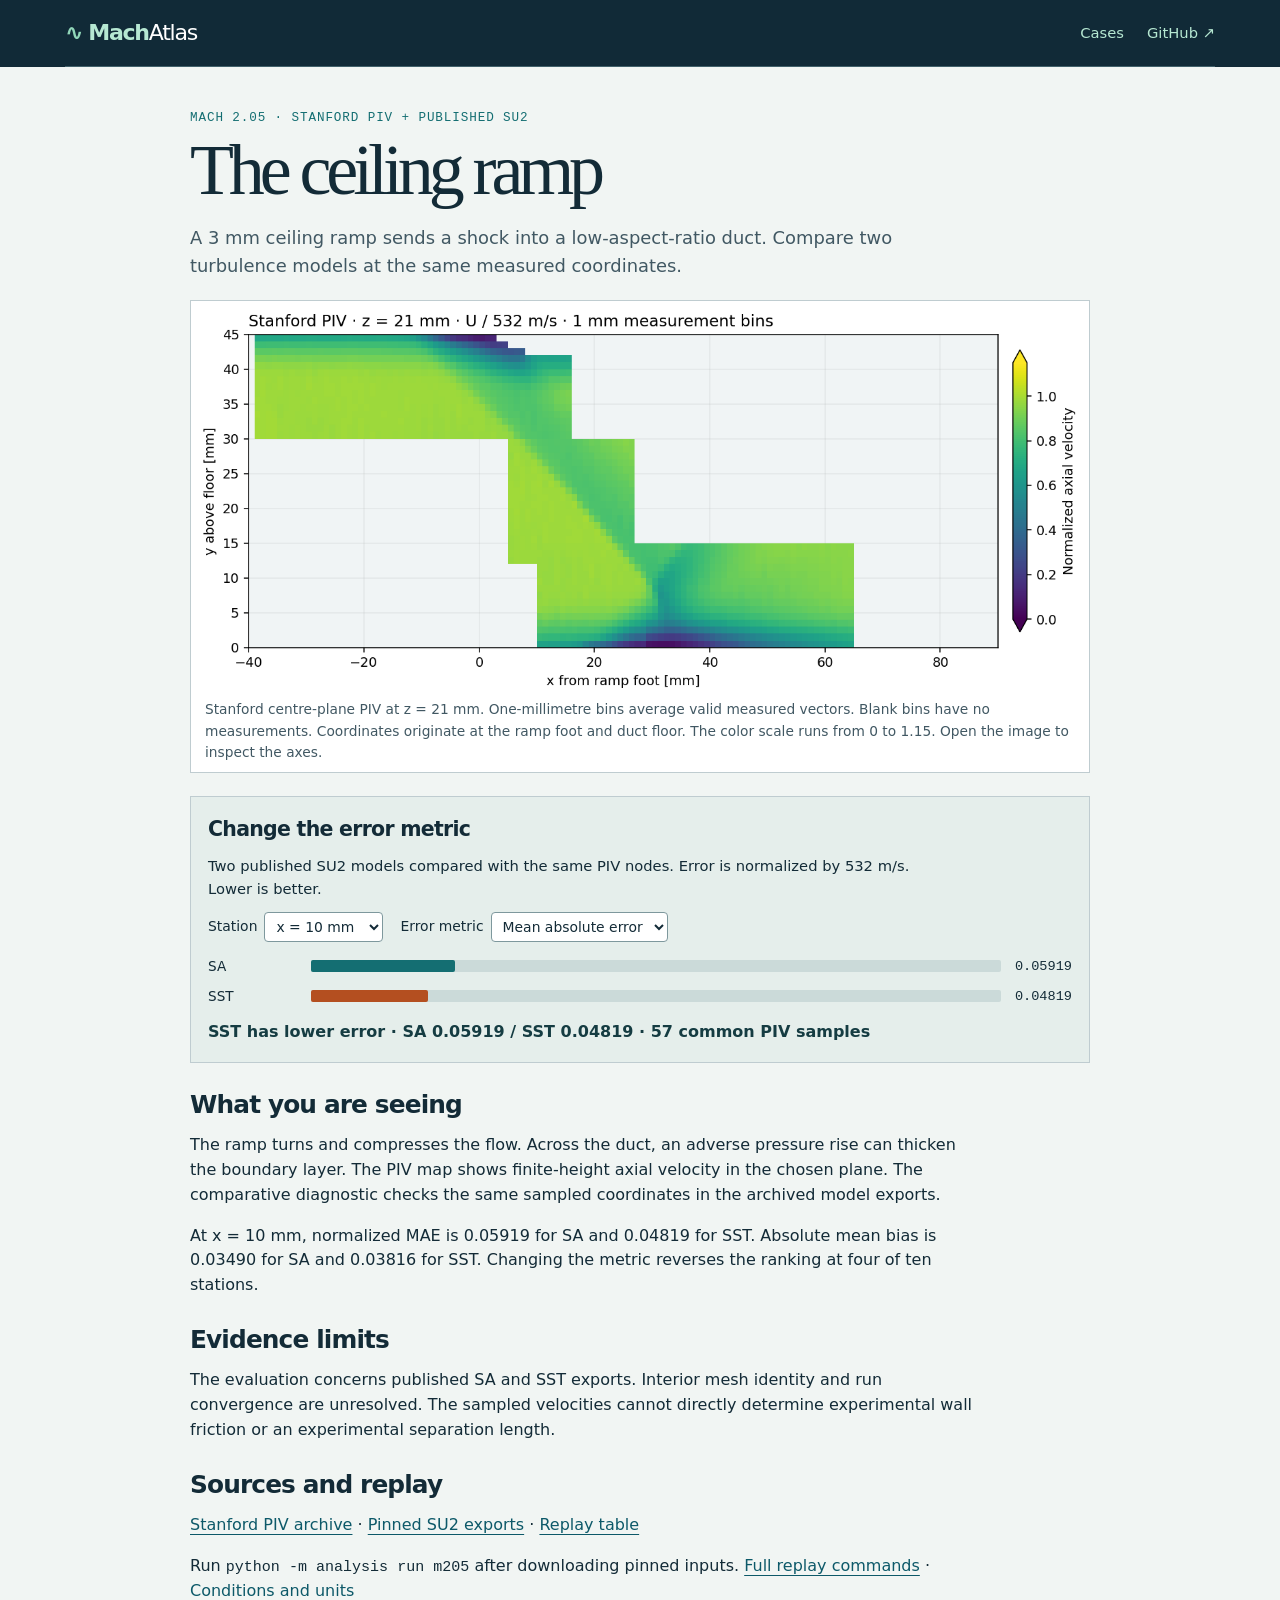
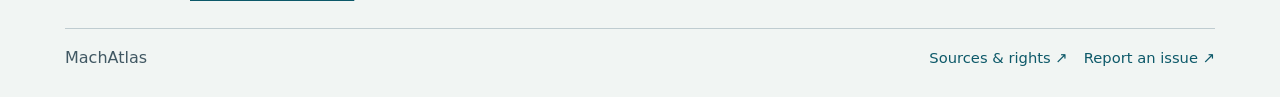
==== site/ramp.html @ 925806be "Release MachAtlas with three reproducible wind-tunnel cases" ====
<!doctype html>
<html lang="en"><head><meta charset="utf-8"><meta name="viewport" content="width=device-width, initial-scale=1">
<meta name="description" content="Three supersonic wind-tunnel cases with measured flow views and reproducible comparisons."><title>The ceiling ramp · MachAtlas</title>
<link rel="stylesheet" href="style.css"><script type="module" src="atlas.mjs"></script></head>
<body><a class="skip" href="#main">Skip to content</a><header class="dark"><div class="wrap bar"><a class="brand" href="./"><b>∿</b>Mach<span>Atlas</span></a><nav aria-label="Primary"><a href="./#cases">Cases</a><a href="https://github.com/hengyuhang61-creator/machatlas">GitHub ↗</a></nav></div></header>
<main id="main" class="wrap case"><p class="kicker">Mach 2.05 · Stanford PIV + published SU2</p><h1>The ceiling ramp</h1><p class="lede">A 3 mm ceiling ramp sends a shock into a low-aspect-ratio duct. Compare two turbulence models at the same measured coordinates.</p>
<figure><a href="figures/ramp.png"><img src="figures/ramp.png" alt="Measured normalized velocity binned on the x-y plane of the Mach 2.05 duct"></a><figcaption>Stanford centre-plane PIV at z = 21 mm. One-millimetre bins average valid measured vectors. Blank bins have no measurements. Coordinates originate at the ramp foot and duct floor. The color scale runs from 0 to 1.15. Open the image to inspect the axes.</figcaption></figure>
<section class="lab" data-case="ramp"><h2>Change the error metric</h2><p>Two published SU2 models compared with the same PIV nodes. Error is normalized by 532 m/s. Lower is better.</p><div class="controls"><label>Station <select id="station" aria-label="Station"></select></label><label>Error metric <select id="metric"><option value="mae">Mean absolute error</option><option value="absBias">Absolute mean bias</option></select></label></div><div class="bars" aria-hidden="true"></div><output id="readout" aria-live="polite"></output><noscript>Enable JavaScript to compare the archived values, or inspect the replay table below.</noscript></section>
<section><h2>What you are seeing</h2><p>The ramp turns and compresses the flow. Across the duct, an adverse pressure rise can thicken the boundary layer. The PIV map shows finite-height axial velocity in the chosen plane. The comparative diagnostic checks the same sampled coordinates in the archived model exports.</p><p>At x = 10 mm, normalized MAE is 0.05919 for SA and 0.04819 for SST. Absolute mean bias is 0.03490 for SA and 0.03816 for SST. Changing the metric reverses the ranking at four of ten stations.</p></section>
<section><h2>Evidence limits</h2><p>The evaluation concerns published SA and SST exports. Interior mesh identity and run convergence are unresolved. The sampled velocities cannot directly determine experimental wall friction or an experimental separation length.</p></section>
<section><h2>Sources and replay</h2><p><a href="https://tmbwg.github.io/turbmodels/Other_exp_Data/sbliM2.05_exp.html">Stanford PIV archive</a> · <a href="https://github.com/ofirnirr/SU2-SWBLI-Mach-2-RANS-Validation/tree/2b2be8c4e982af6e97542237aeaaf9da615707bd">Pinned SU2 exports</a> · <a href="https://github.com/hengyuhang61-creator/swbli-physics-bench/blob/d1f488778142859aff05bca5d766a7da4f9afa7d/results/m205/station_metrics.csv">Replay table</a></p><p>Run <code>python -m analysis run m205</code> after downloading pinned inputs. <a href="https://github.com/hengyuhang61-creator/machatlas/blob/v0.1.0/README.md#reproduce">Full replay commands</a> · <a href="https://github.com/hengyuhang61-creator/swbli-physics-bench/blob/d1f488778142859aff05bca5d766a7da4f9afa7d/cases/README.md">Conditions and units</a></p></section></main>
<footer class="wrap footer"><span>MachAtlas</span><a href="https://github.com/hengyuhang61-creator/machatlas/blob/v0.1.0/SOURCES.md">Sources &amp; rights ↗</a><a href="https://github.com/hengyuhang61-creator/machatlas/issues/new">Report an issue ↗</a></footer></body></html>
---- site/style.css ----
:root{--ink:#132b37;--muted:#415863;--paper:#f1f5f3;--line:#bfccd0;--blue:#0d5969;--teal:#146e72;--orange:#b44f20;--night:#112a37;--mint:#b6e8d2;--mono:ui-monospace,Consolas,monospace}
*{box-sizing:border-box}html{scroll-behavior:smooth}
body{margin:0;background:var(--paper);color:var(--ink);font:16px/1.55 system-ui,sans-serif}a{color:var(--blue);text-underline-offset:.22em}
:focus-visible{outline:2px solid #be6316;outline-offset:4px}
.wrap{width:min(1150px,calc(100% - 58px));margin-inline:auto}.dark{background:var(--night);color:white}
.bar,.footer{display:flex;justify-content:space-between;align-items:center;gap:16px}
.bar{height:67px;border-bottom:1px solid #42616b}.bar a{color:var(--mint)}
.brand{font-size:1.38rem;font-weight:850;text-decoration:none;letter-spacing:-.058em}.brand span{font-weight:450;color:white}.brand b{color:#91d6b9;margin-right:6px}
nav{display:flex;gap:23px}nav a,.footer a{font-size:.92rem;text-decoration:none}nav a:hover,.footer a:hover{text-decoration:underline}
h1,h2,h3,p,figure{margin-top:0}h1{font-family:Georgia,serif;font-weight:500;font-size:clamp(3rem,6vw,5.5rem);letter-spacing:-.071em;line-height:.94;margin-bottom:20px}
h2{font-size:1.55rem;letter-spacing:-.035em;margin-bottom:9px}h3{font-size:1.2rem;line-height:1.3;margin-bottom:7px}
.hero{display:grid;grid-template-columns:.86fr 1.14fr;gap:44px;padding:66px 0 59px;align-items:center}
.kicker{font:.79rem/1.4 var(--mono);letter-spacing:.07em;text-transform:uppercase;color:var(--teal);margin-bottom:13px}.dark .kicker{color:var(--mint)}
.lede{font-size:1.12rem;color:var(--muted);max-width:56ch}.dark .lede{color:#d7e9ea}
.cta{display:inline-block;background:var(--mint);color:#102b2a;text-decoration:none;font-weight:800;border-radius:4px;padding:9px 13px}
figure{margin-inline:0;margin-bottom:0}img{max-width:100%;display:block}.hero figure{background:white;color:var(--ink);border-radius:6px;overflow:hidden;box-shadow:0 13px 38px #0004}.hero figure img{width:100%}
figcaption{color:var(--muted);font-size:.86rem;padding:9px 0}.hero figcaption{padding:9px 12px;border-top:1px solid #dbe4e3}
.gallery{padding:31px 0 21px}.cards{display:grid;grid-template-columns:repeat(3,1fr);gap:15px}
.card{padding:15px;border:1px solid var(--line);border-top:3px solid var(--teal);background:#fff}
.card p{color:var(--muted);font-size:.94rem;margin-bottom:0}.card .kicker{color:var(--teal);font-size:.74rem;margin-bottom:9px}.card h3 a{color:var(--ink)}
.case{max-width:900px;padding-top:42px}.case .kicker{margin-bottom:10px}.case h1{font-size:clamp(2.8rem,6vw,4.5rem)}.case .lede{max-width:65ch}
.case figure{border:1px solid var(--line);background:white;padding:9px;margin:20px 0}.case figure a img{width:100%}.case figure figcaption{padding:7px 5px 0}
.case section{margin:23px 0}.case p{max-width:77ch}
.controls{display:flex;align-items:center;gap:11px 17px;flex-wrap:wrap;margin-bottom:14px}
.controls label{display:flex;align-items:center;gap:7px;font-size:.87rem;flex-wrap:wrap}
select{font:inherit;color:var(--ink);padding:5px 7px;border:1px solid #7e989d;background:white;border-radius:4px}
.lab{background:#e5eeeb;border:1px solid var(--line);padding:17px}
.lab h2{font-size:1.28rem}.lab p{font-size:.92rem;margin-bottom:11px}
.bars{margin:13px 0;display:grid;gap:9px}.row{display:grid;grid-template-columns:minmax(59px,95px) 1fr 63px;gap:8px;align-items:center;font-size:.85rem}
.track{height:12px;background:#cbdad9;border-radius:2px}.track i{display:block;height:100%;background:var(--teal);border-radius:2px}
.row:nth-child(2) .track i{background:var(--orange)}.number{text-align:right;font-family:var(--mono)}
output{display:block;min-height:1.5em;font-weight:740;color:#153c42}
code{font-family:var(--mono);font-size:.94em}.footer{padding:17px 0 27px;margin-top:24px;border-top:1px solid var(--line);color:var(--muted);flex-wrap:wrap}.footer span{margin-right:auto}
.skip{position:absolute;top:-90px;left:8px;padding:6px;background:white}.skip:focus{top:8px}
@media(max-width:790px){.hero{grid-template-columns:1fr;gap:22px;padding:46px 0 30px}.cards{grid-template-columns:1fr}.bar{height:58px}}
@media(max-width:480px){.wrap{width:calc(100% - 30px)}nav{gap:12px}.case{padding-top:26px}.lab{padding:12px}.row{grid-template-columns:68px 1fr 55px}}
@media(prefers-reduced-motion:reduce){html{scroll-behavior:auto}}
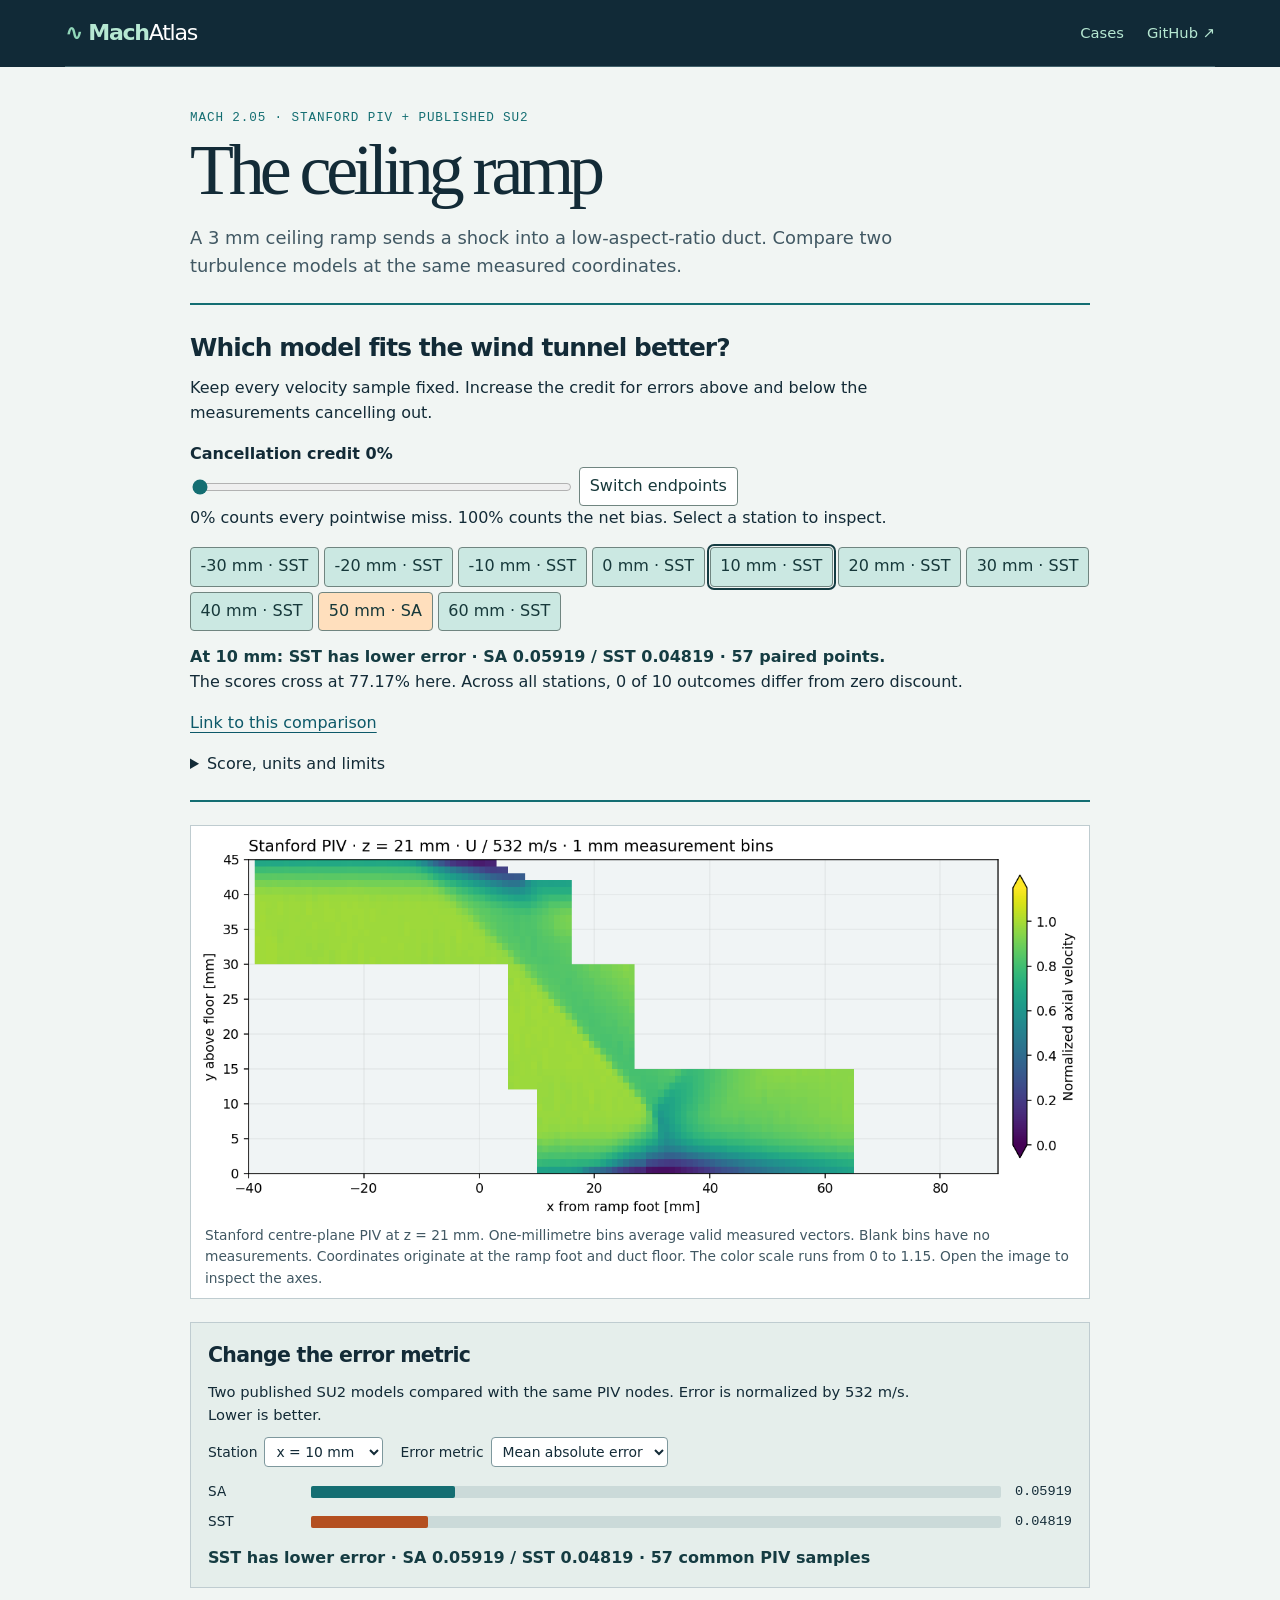
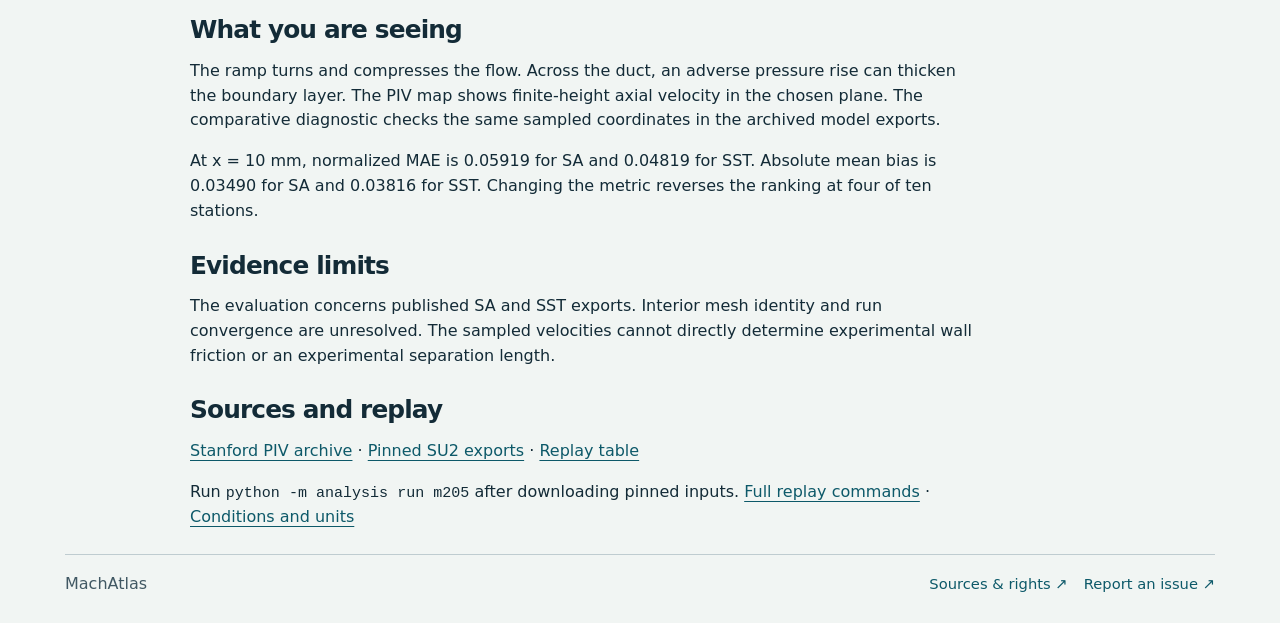
==== commit 71ec438d: "Explore error cancellation at ten measured ramp stations" ====
--- a/site/ramp.html
+++ b/site/ramp.html
@@ -1,9 +1,19 @@
 <!doctype html>
 <html lang="en"><head><meta charset="utf-8"><meta name="viewport" content="width=device-width, initial-scale=1">
 <meta name="description" content="Three supersonic wind-tunnel cases with measured flow views and reproducible comparisons."><title>The ceiling ramp · MachAtlas</title>
-<link rel="stylesheet" href="style.css"><script type="module" src="atlas.mjs"></script></head>
+<link rel="stylesheet" href="style.css"><script type="module" src="atlas.mjs"></script><script type="module" src="metric-lab.mjs"></script></head>
 <body><a class="skip" href="#main">Skip to content</a><header class="dark"><div class="wrap bar"><a class="brand" href="./"><b>∿</b>Mach<span>Atlas</span></a><nav aria-label="Primary"><a href="./#cases">Cases</a><a href="https://github.com/hengyuhang61-creator/machatlas">GitHub ↗</a></nav></div></header>
 <main id="main" class="wrap case"><p class="kicker">Mach 2.05 · Stanford PIV + published SU2</p><h1>The ceiling ramp</h1><p class="lede">A 3 mm ceiling ramp sends a shock into a low-aspect-ratio duct. Compare two turbulence models at the same measured coordinates.</p>
+<section class="score-lab" id="metric-lab" aria-labelledby="score-title">
+<h2 id="score-title">Which model fits the wind tunnel better?</h2>
+<p>Keep every velocity sample fixed. Increase the credit for errors above and below the measurements cancelling out.</p>
+<label for="discount">Cancellation credit <strong class="percent">0%</strong></label>
+<input id="discount" type="range" min="0" max="100" step="1" value="0">
+<button type="button" class="reverse">Switch endpoints</button>
+<p class="caption">0% counts every pointwise miss. 100% counts the net bias. Select a station to inspect.</p>
+<div class="stations" role="group" aria-label="Measurement stations"></div><output aria-live="polite">Loading station scores…</output>
+<p class="threshold"></p><a class="permalink" href="#metric-lab">Link to this comparison</a>
+<details><summary>Score, units and limits</summary><p>Score = (1 − d) × mean absolute error + d × absolute mean bias, with d between zero and one. Both terms use velocity errors divided by 532 m/s. Intermediate settings are a sensitivity experiment. They carry no universal preference for cancellation. Each station uses the same paired PIV nodes for both model exports; counts vary by station.</p><p>Reproduce all crossover weights with <code>node metric-sweep.mjs</code> from the repository root.</p></details></section>
 <figure><a href="figures/ramp.png"><img src="figures/ramp.png" alt="Measured normalized velocity binned on the x-y plane of the Mach 2.05 duct"></a><figcaption>Stanford centre-plane PIV at z = 21 mm. One-millimetre bins average valid measured vectors. Blank bins have no measurements. Coordinates originate at the ramp foot and duct floor. The color scale runs from 0 to 1.15. Open the image to inspect the axes.</figcaption></figure>
 <section class="lab" data-case="ramp"><h2>Change the error metric</h2><p>Two published SU2 models compared with the same PIV nodes. Error is normalized by 532 m/s. Lower is better.</p><div class="controls"><label>Station <select id="station" aria-label="Station"></select></label><label>Error metric <select id="metric"><option value="mae">Mean absolute error</option><option value="absBias">Absolute mean bias</option></select></label></div><div class="bars" aria-hidden="true"></div><output id="readout" aria-live="polite"></output><noscript>Enable JavaScript to compare the archived values, or inspect the replay table below.</noscript></section>
 <section><h2>What you are seeing</h2><p>The ramp turns and compresses the flow. Across the duct, an adverse pressure rise can thicken the boundary layer. The PIV map shows finite-height axial velocity in the chosen plane. The comparative diagnostic checks the same sampled coordinates in the archived model exports.</p><p>At x = 10 mm, normalized MAE is 0.05919 for SA and 0.04819 for SST. Absolute mean bias is 0.03490 for SA and 0.03816 for SST. Changing the metric reverses the ranking at four of ten stations.</p></section>
--- a/site/style.css
+++ b/site/style.css
@@ -35,3 +35,9 @@
 @media(max-width:790px){.hero{grid-template-columns:1fr;gap:22px;padding:46px 0 30px}.cards{grid-template-columns:1fr}.bar{height:58px}}
 @media(max-width:480px){.wrap{width:calc(100% - 30px)}nav{gap:12px}.case{padding-top:26px}.lab{padding:12px}.row{grid-template-columns:68px 1fr 55px}}
 @media(prefers-reduced-motion:reduce){html{scroll-behavior:auto}}
+
+.score-lab,.feature{padding-block:24px}.score-lab{border-block:2px solid var(--teal);margin:1.5em 0}
+.score-lab h2{margin-top:0}.score-lab label{display:block;font-weight:700}.score-lab input{width:min(100%,380px);accent-color:var(--teal);vertical-align:middle}
+.score-lab button{font:inherit;cursor:pointer;padding:.4em .6em;border:1px solid #708580;border-radius:4px;background:white;color:#16383a}
+.stations{display:flex;gap:5px;flex-wrap:wrap;margin-bottom:14px}.stations [data-model="SA"]{background:#ffdfbd}.stations [data-model="SST"]{background:#cbe8e2}
+.stations [aria-pressed="true"]{outline:2px solid #153c42;outline-offset:1px}.score-lab details{margin-top:1em}.score-lab summary{cursor:pointer}
